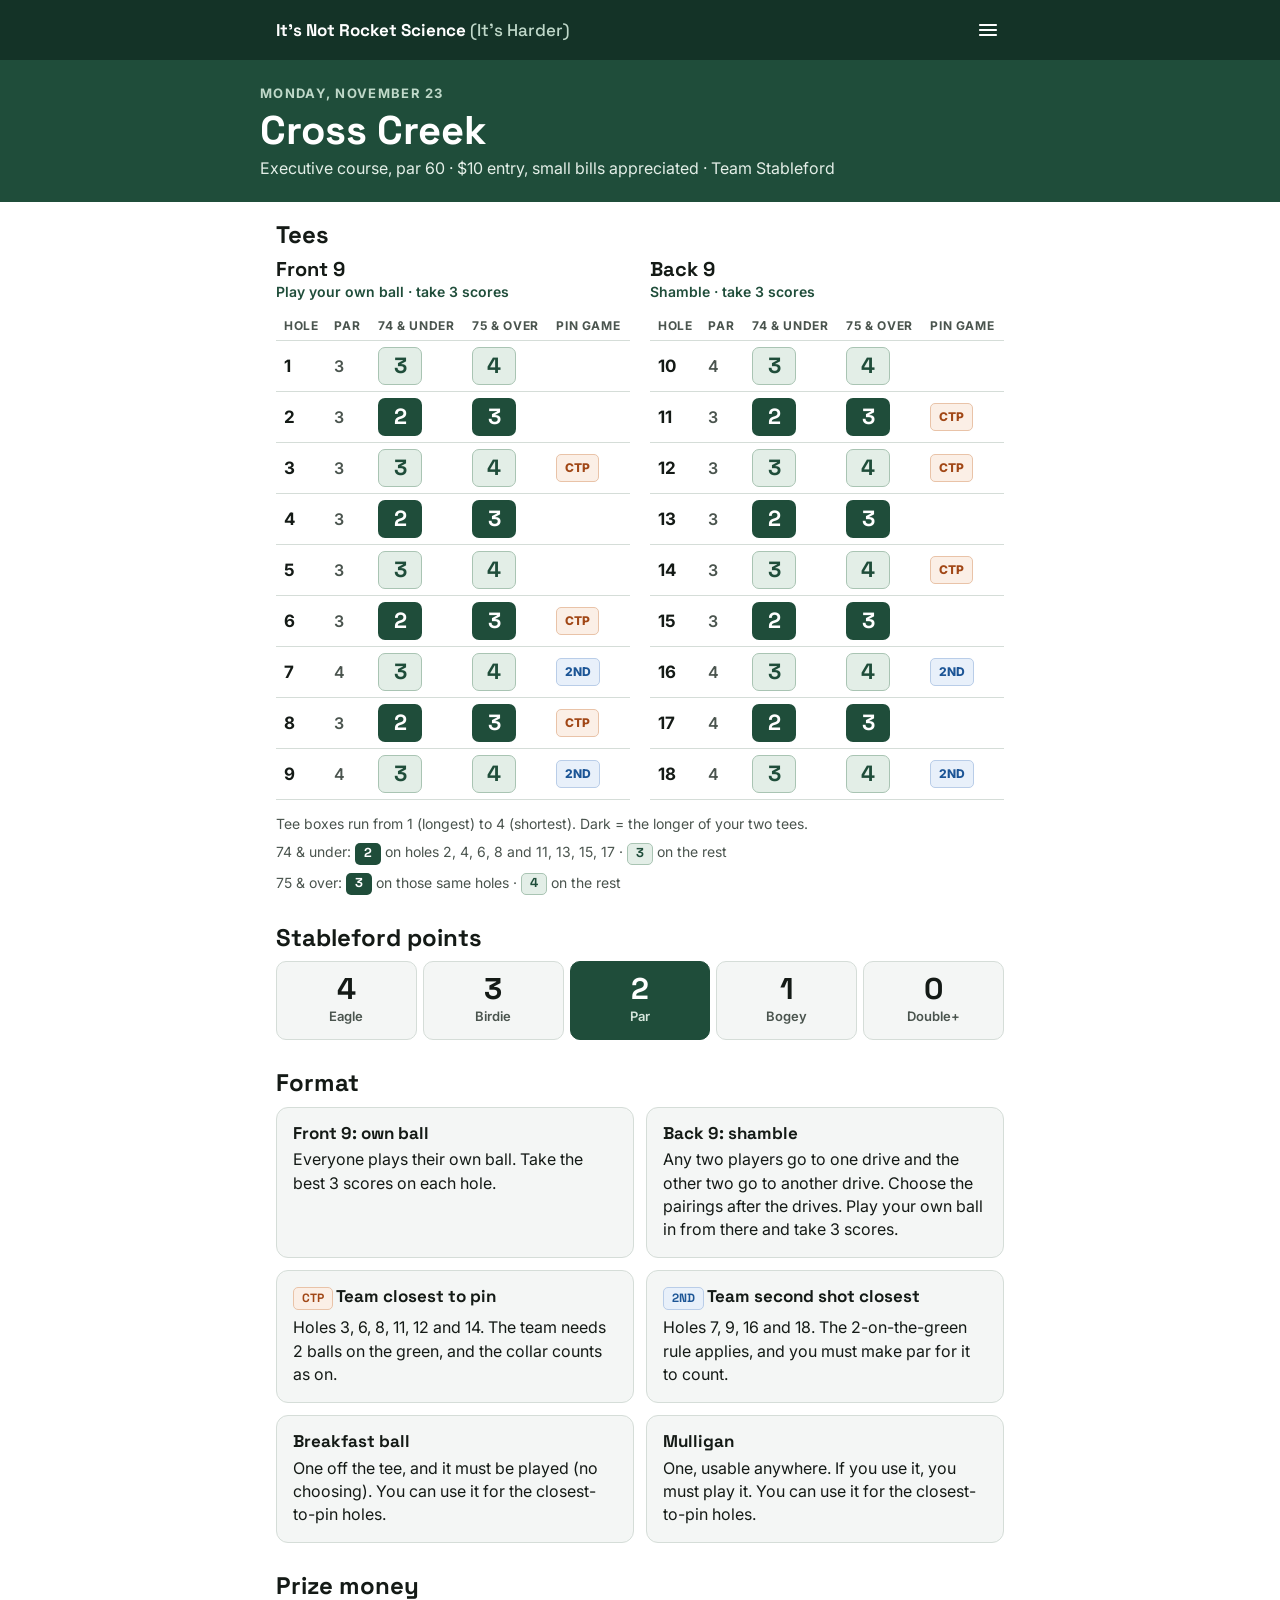
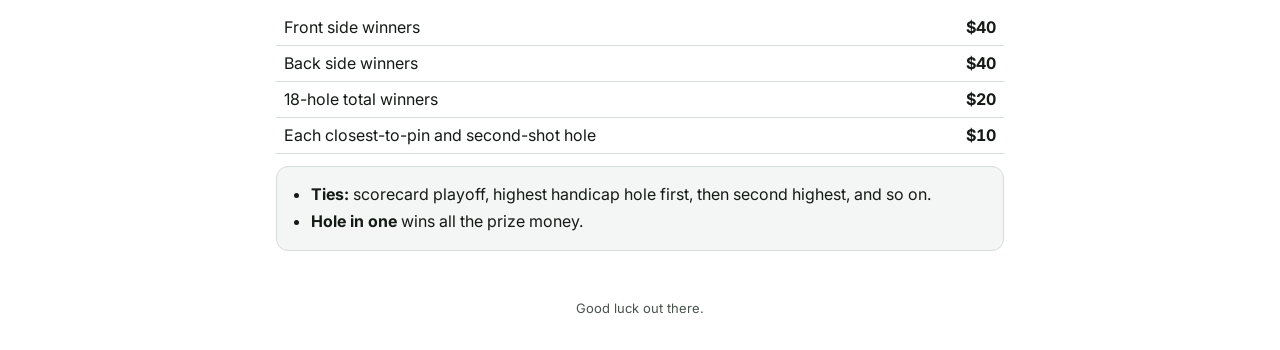
==== games/2026-11-23.html @ 52d83792 "initial menu" ====
<!doctype html>
<html lang="en">
<head>
<meta charset="utf-8">
<meta name="viewport" content="width=device-width, initial-scale=1">
<title>Monday, Nov 23 · It's Not Rocket Science (It's Harder)</title>
<link rel="preconnect" href="https://fonts.googleapis.com">
<link rel="preconnect" href="https://fonts.gstatic.com" crossorigin>
<link href="https://fonts.googleapis.com/css2?family=Inter:wght@400;500;600;700;800&family=Space+Grotesk:wght@500;700&display=swap" rel="stylesheet">
<link rel="stylesheet" href="../style.css">
</head>
<body>
<div class="hero"><div class="inner">
  <div class="eyebrow">Monday, November 23</div>
  <h1>Cross Creek</h1>
  <p>Executive course, par 60 · $10 entry, small bills appreciated · Team Stableford</p>
</div></div>

<main>
  <section aria-labelledby="tees-h">
    <h2 id="tees-h">Tees</h2>
    <div class="nines">
      <div>
        <h3>Front 9</h3>
        <p class="sub">Play your own ball · take 3 scores</p>
        <table><thead><tr><th scope="col">Hole</th><th scope="col">Par</th><th scope="col">74 &amp; under</th><th scope="col">75 &amp; over</th><th scope="col">Pin game</th></tr></thead>
          <tbody id="front"></tbody></table>
      </div>
      <div>
        <h3>Back 9</h3>
        <p class="sub">Shamble · take 3 scores</p>
        <table><thead><tr><th scope="col">Hole</th><th scope="col">Par</th><th scope="col">74 &amp; under</th><th scope="col">75 &amp; over</th><th scope="col">Pin game</th></tr></thead>
          <tbody id="back"></tbody></table>
      </div>
    </div>
    <div class="legend">
      <span>Tee boxes run from 1 (longest) to 4 (shortest). Dark = the longer of your two tees.</span>
      <span>74 &amp; under: <span class="tee long">2</span> on holes 2, 4, 6, 8 and 11, 13, 15, 17 · <span class="tee short">3</span> on the rest</span>
      <span>75 &amp; over: <span class="tee long">3</span> on those same holes · <span class="tee short">4</span> on the rest</span>
    </div>
  </section>

  <section aria-labelledby="pts-h">
    <h2 id="pts-h">Stableford points</h2>
    <div class="points">
      <div><b>4</b><span>Eagle</span></div>
      <div><b>3</b><span>Birdie</span></div>
      <div class="par"><b>2</b><span>Par</span></div>
      <div><b>1</b><span>Bogey</span></div>
      <div><b>0</b><span>Double+</span></div>
    </div>
  </section>

  <section aria-labelledby="fmt-h">
    <h2 id="fmt-h">Format</h2>
    <div class="grid2">
      <div class="card">
        <h3>Front 9: own ball</h3>
        <p>Everyone plays their own ball. Take the best 3 scores on each hole.</p>
      </div>
      <div class="card">
        <h3>Back 9: shamble</h3>
        <p>Any two players go to one drive and the other two go to another drive. Choose the pairings after the drives. Play your own ball in from there and take 3 scores.</p>
      </div>
      <div class="card">
        <h3><span class="tag ctp">CTP</span> Team closest to pin</h3>
        <p>Holes 3, 6, 8, 11, 12 and 14. The team needs 2 balls on the green, and the collar counts as on.</p>
      </div>
      <div class="card">
        <h3><span class="tag nd">2ND</span> Team second shot closest</h3>
        <p>Holes 7, 9, 16 and 18. The 2-on-the-green rule applies, and you must make par for it to count.</p>
      </div>
      <div class="card">
        <h3>Breakfast ball</h3>
        <p>One off the tee, and it must be played (no choosing). You can use it for the closest-to-pin holes.</p>
      </div>
      <div class="card">
        <h3>Mulligan</h3>
        <p>One, usable anywhere. If you use it, you must play it. You can use it for the closest-to-pin holes.</p>
      </div>
    </div>
  </section>

  <section aria-labelledby="money-h">
    <h2 id="money-h">Prize money</h2>
    <table class="money">
      <tbody>
        <tr><td>Front side winners</td><td>$40</td></tr>
        <tr><td>Back side winners</td><td>$40</td></tr>
        <tr><td>18-hole total winners</td><td>$20</td></tr>
        <tr><td>Each closest-to-pin and second-shot hole</td><td>$10</td></tr>
      </tbody>
    </table>
    <div class="card" style="margin-top:12px">
      <ul>
        <li><strong>Ties:</strong> scorecard playoff, highest handicap hole first, then second highest, and so on.</li>
        <li><strong>Hole in one</strong> wins all the prize money.</li>
      </ul>
    </div>
  </section>
</main>

<footer>Good luck out there.</footer>

<script src="../courses.js"></script>
<script src="../games.js"></script>
<script src="../site.js"></script>
<script>
  var PAR = window.COURSES["Cross Creek"].par;
  // Holes where each group plays its longer tee (lower number = longer).
  var LONG = [2,4,6,8,11,13,15,17];
  var GAME_TAGS = {3:"CTP",6:"CTP",8:"CTP",11:"CTP",12:"CTP",14:"CTP",7:"2ND",9:"2ND",16:"2ND",18:"2ND"};
  var UNDER = {long: 2, short: 3}, OVER = {long: 3, short: 4};
  function tee(t, isLong) {
    return '<span class="tee ' + (isLong ? "long" : "short") + '">' + (isLong ? t.long : t.short) + '</span>';
  }
  function rows(from, to) {
    var html = "";
    for (var h = from; h <= to; h++) {
      var isLong = LONG.indexOf(h) !== -1, g = GAME_TAGS[h];
      var tag = g ? '<span class="tag ' + (g === "CTP" ? "ctp" : "nd") + '">' + g + '</span>' : '';
      html += '<tr><td class="hole">' + h + '</td><td class="par">' + PAR[h - 1] + '</td><td>' + tee(UNDER, isLong) + '</td><td>' + tee(OVER, isLong) + '</td><td>' + tag + '</td></tr>';
    }
    return html;
  }
  document.getElementById("front").innerHTML = rows(1, 9);
  document.getElementById("back").innerHTML = rows(10, 18);
</script>
</body>
</html>
---- style.css ----
:root {
  --green: #1F4D3A; --green-dark: #143327; --pale: #E3EEE7; --pale-line: #A9C4B3;
  --ink: #141A16; --muted: #4A544E; --line: #D5DDD8; --soft: #F4F6F5;
  --ctp-bg: #FBEFE6; --ctp: #A14716; --ctp-line: #E9C3A8;
  --nd-bg: #E8F0FA; --nd: #1C5596; --nd-line: #B9CDE8;
  --alt: #1F4D3A; --sham: #6B4E16; --scr: #3E3A78;
}
* { box-sizing: border-box; }
body { margin: 0; font-family: Inter, system-ui, sans-serif; color: var(--ink); background: #fff; line-height: 1.45; }
h1, h2, h3 { font-family: "Space Grotesk", Inter, sans-serif; line-height: 1.1; margin: 0; }
a { color: var(--green); }

/* ---------- Site bar + archive menu ---------- */
.site-bar { position: sticky; top: 0; z-index: 20; background: var(--green-dark); color: #fff; }
.site-bar .inner { max-width: 760px; margin: 0 auto; padding: 6px 8px 6px 16px; display: flex; align-items: center; justify-content: space-between; gap: 12px; }
.site-title { font-family: "Space Grotesk", sans-serif; font-weight: 700; font-size: 17px; color: #fff; text-decoration: none; line-height: 1.2; }
.site-title span { color: #BFD8C9; font-weight: 500; }
.menu-btn { flex-shrink: 0; width: 48px; height: 48px; border: 0; border-radius: 10px; background: transparent; color: #fff; cursor: pointer; display: inline-flex; align-items: center; justify-content: center; }
.menu-btn:hover, .menu-btn[aria-expanded="true"] { background: rgba(255,255,255,.12); }
.menu-btn:focus-visible { outline: 3px solid #BFD8C9; outline-offset: 2px; }
.menu-panel { position: absolute; left: 0; right: 0; top: 100%; background: #fff; color: var(--ink); border-bottom: 1px solid var(--line); box-shadow: 0 12px 24px rgba(0,0,0,.12); }
.menu-panel[hidden] { display: none; }
.menu-panel .inner { max-width: 760px; margin: 0 auto; padding: 14px 16px 18px; }
.menu-panel h2 { font-size: 13px; font-family: Inter, sans-serif; font-weight: 700; letter-spacing: .08em; text-transform: uppercase; color: var(--muted); margin-bottom: 8px; }
.menu-panel ul { list-style: none; margin: 0; padding: 0; }
.menu-panel li + li { border-top: 1px solid var(--line); }
.menu-panel a { display: flex; justify-content: space-between; align-items: center; gap: 12px; padding: 12px 8px; text-decoration: none; color: var(--ink); border-radius: 8px; min-height: 48px; }
.menu-panel a:hover { background: var(--soft); }
.menu-panel a[aria-current="page"] { background: var(--pale); }
.menu-panel .g-date { font-weight: 700; display: block; }
.menu-panel .g-sub { font-size: 14px; color: var(--muted); }
.menu-panel .badge { font-size: 12px; font-weight: 800; color: #fff; background: var(--green); padding: 3px 8px; border-radius: 999px; flex-shrink: 0; }

/* ---------- Game hero ---------- */
.hero { background: var(--green); color: #fff; padding: 24px 20px 22px; }
.hero .inner { max-width: 760px; margin: 0 auto; }
.hero .eyebrow { font-size: 13px; font-weight: 700; letter-spacing: .1em; text-transform: uppercase; color: #BFD8C9; }
.hero h1 { font-size: 40px; margin: 6px 0 4px; }
.hero p { margin: 0; color: #E3EEE7; font-size: 16px; }

main { max-width: 760px; margin: 0 auto; padding: 20px 16px 48px; display: flex; flex-direction: column; gap: 30px; }
section > h2 { font-size: 24px; margin-bottom: 10px; }
section > p.lead { margin: -4px 0 14px; color: var(--muted); }
footer { text-align: center; font-size: 13px; color: var(--muted); padding: 0 16px 32px; }

/* ---------- Shared pieces ---------- */
table { width: 100%; border-collapse: collapse; }
th { text-align: left; font-size: 12px; text-transform: uppercase; letter-spacing: .05em; color: var(--muted); padding: 6px 8px; border-bottom: 1px solid var(--line); }
td { padding: 6px 8px; border-bottom: 1px solid var(--line); vertical-align: middle; }
td.hole { font-weight: 700; font-size: 17px; width: 50px; }

.card { background: var(--soft); border: 1px solid var(--line); border-radius: 12px; padding: 16px; }
.card h3 { font-size: 17px; margin-bottom: 6px; }
.card p, .card ul { margin: 0; }
.card ul { padding-left: 18px; }
.card li + li { margin-top: 4px; }
.grid2 { display: grid; grid-template-columns: repeat(auto-fit, minmax(260px, 1fr)); gap: 12px; }
.nines { display: grid; grid-template-columns: repeat(auto-fit, minmax(300px, 1fr)); gap: 20px; }
.nines h3 { font-size: 20px; }
.nines .sub { font-size: 14px; font-weight: 600; color: var(--green); margin: 2px 0 8px; }

.tag { display: inline-block; font-size: 12px; font-weight: 800; padding: 4px 8px; border-radius: 5px; border: 1px solid; }
.tag.ctp { background: var(--ctp-bg); color: var(--ctp); border-color: var(--ctp-line); }
.tag.nd { background: var(--nd-bg); color: var(--nd); border-color: var(--nd-line); }

.tee { display: inline-flex; align-items: center; justify-content: center; width: 44px; height: 38px; border-radius: 7px; font-family: "Space Grotesk", sans-serif; font-weight: 700; font-size: 22px; }
.tee.long { background: var(--green); color: #fff; }
.tee.short { background: var(--pale); color: var(--green); border: 1px solid var(--pale-line); }
.legend { display: flex; flex-direction: column; gap: 8px; font-size: 14px; color: var(--muted); margin-top: 14px; }
.legend .tee { width: 26px; height: 22px; font-size: 13px; border-radius: 5px; vertical-align: middle; }

.points { display: grid; grid-template-columns: repeat(5, minmax(0, 1fr)); gap: 6px; }
.points div { background: var(--soft); border: 1px solid var(--line); border-radius: 10px; padding: 12px 0; text-align: center; }
.points b { display: block; font-family: "Space Grotesk", sans-serif; font-size: 30px; line-height: 1; }
.points span { font-size: 13px; font-weight: 600; color: var(--muted); }
.points .par { background: var(--green); border-color: var(--green); color: #fff; }
.points .par span { color: #D6E6DC; }

.money td:last-child { text-align: right; font-weight: 700; font-variant-numeric: tabular-nums; }

/* ---------- Multi-format games ---------- */
.formats { display: grid; grid-template-columns: repeat(auto-fit, minmax(220px, 1fr)); gap: 12px; }
.fmt { border: 1px solid var(--line); border-radius: 12px; padding: 16px; border-top: 6px solid var(--c); display: flex; flex-direction: column; gap: 8px; }
.fmt .holes { font-size: 13px; font-weight: 700; letter-spacing: .06em; text-transform: uppercase; color: var(--c); }
.fmt h3 { font-size: 20px; }
.fmt p { margin: 0; font-size: 15px; }
.fmt .take { margin-top: auto; display: inline-flex; align-items: baseline; gap: 6px; font-size: 14px; color: var(--muted); }
.fmt .take b { font-family: "Space Grotesk", sans-serif; font-size: 28px; color: var(--c); }
.fpill { display: inline-block; font-size: 13px; font-weight: 700; padding: 3px 9px; border-radius: 999px; color: #fff; }
.fpill.alt { background: var(--alt); } .fpill.sham { background: var(--sham); } .fpill.scr { background: var(--scr); }

.pairs td { font-size: 16px; }
.pairs td:first-child { font-weight: 600; color: var(--muted); width: 45%; }
.pairs b { font-family: "Space Grotesk", sans-serif; }

.tee-badge { display: inline-flex; align-items: center; justify-content: center; min-width: 38px; height: 34px; padding: 0 6px; border-radius: 7px; font-family: "Space Grotesk", sans-serif; font-weight: 700; font-size: 20px; background: var(--green); color: #fff; }
.start, .moves { display: grid; grid-template-columns: 1fr 1fr; gap: 10px; }
.start { margin-bottom: 10px; }
.start div { border: 1px solid var(--line); border-radius: 12px; padding: 14px; display: flex; align-items: center; justify-content: space-between; gap: 10px; font-weight: 600; }
.moves div { border-radius: 12px; padding: 14px; }
.moves .back { background: var(--pale); border: 1px solid var(--pale-line); }
.moves .fwd { background: var(--ctp-bg); border: 1px solid var(--ctp-line); }
.moves b { display: block; font-size: 17px; margin-bottom: 2px; }
.moves span { font-size: 14px; color: var(--muted); }
td.par { font-weight: 600; color: var(--muted); width: 44px; }
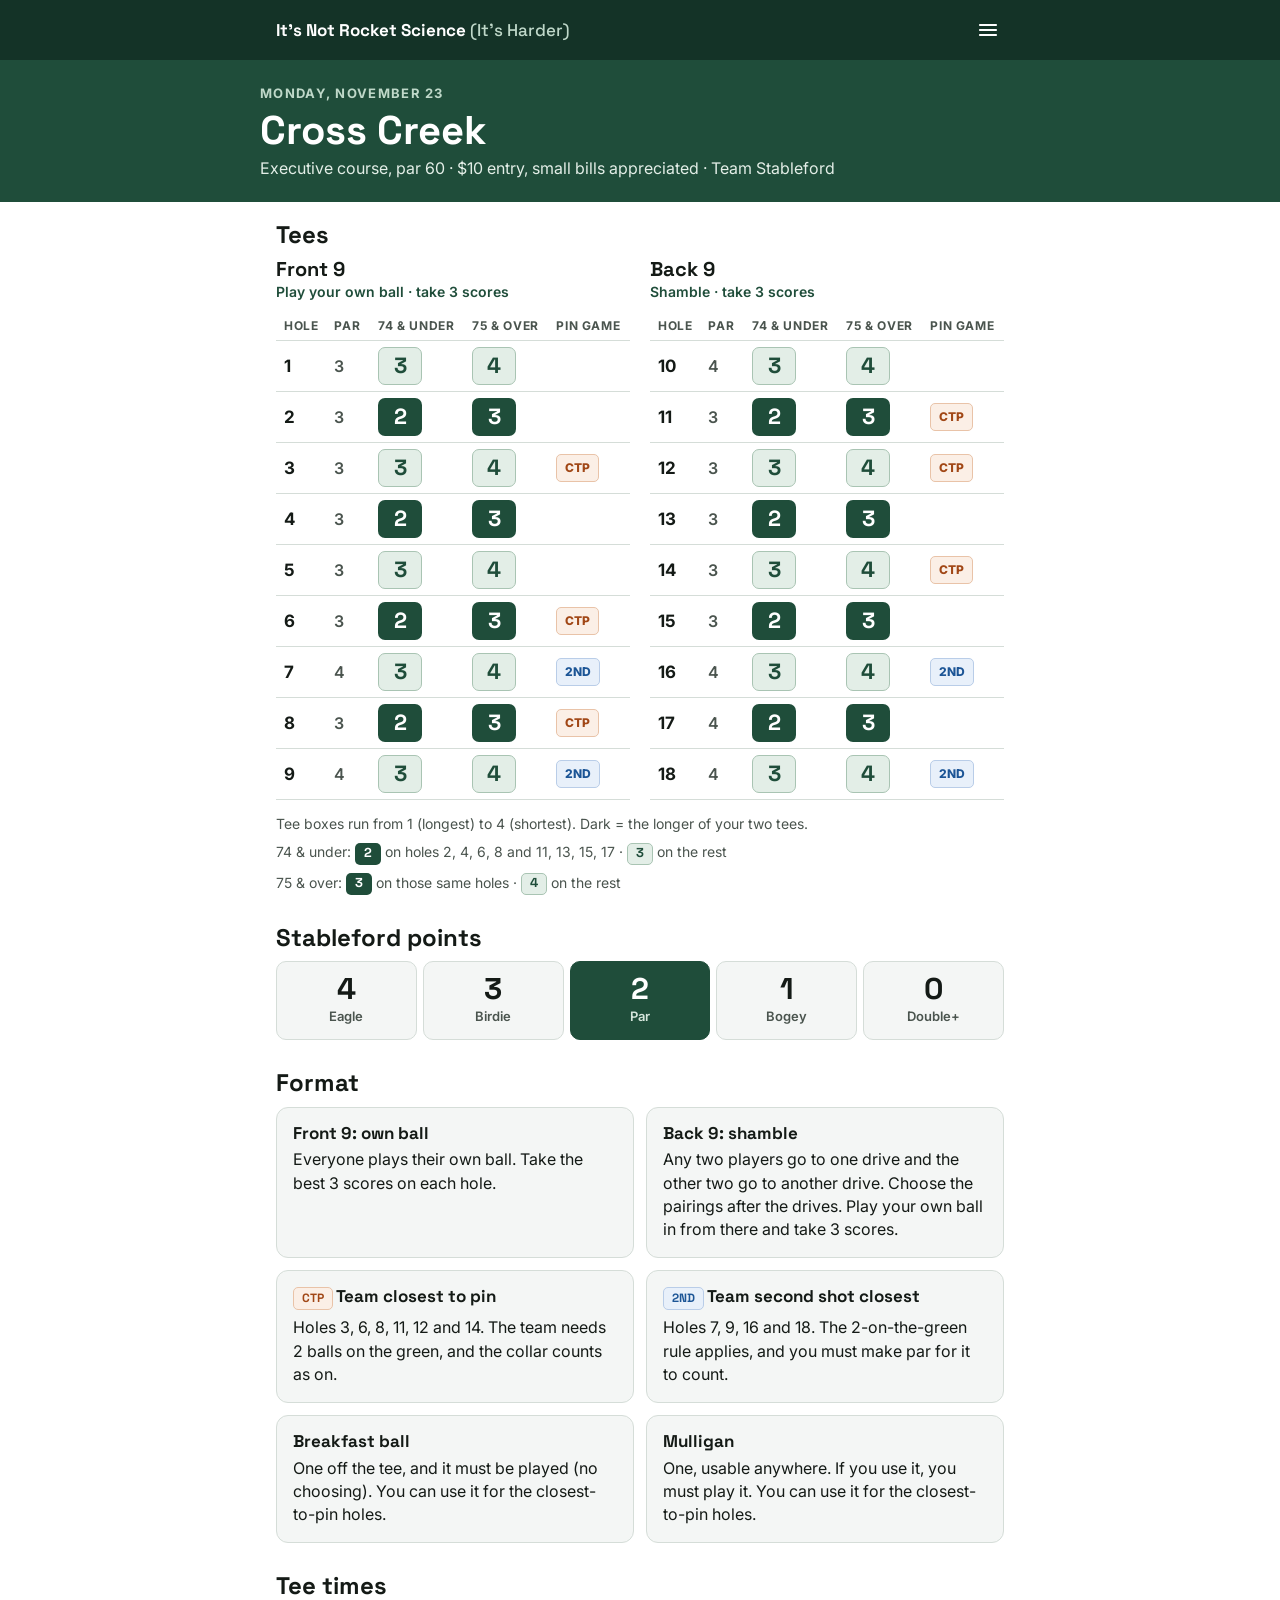
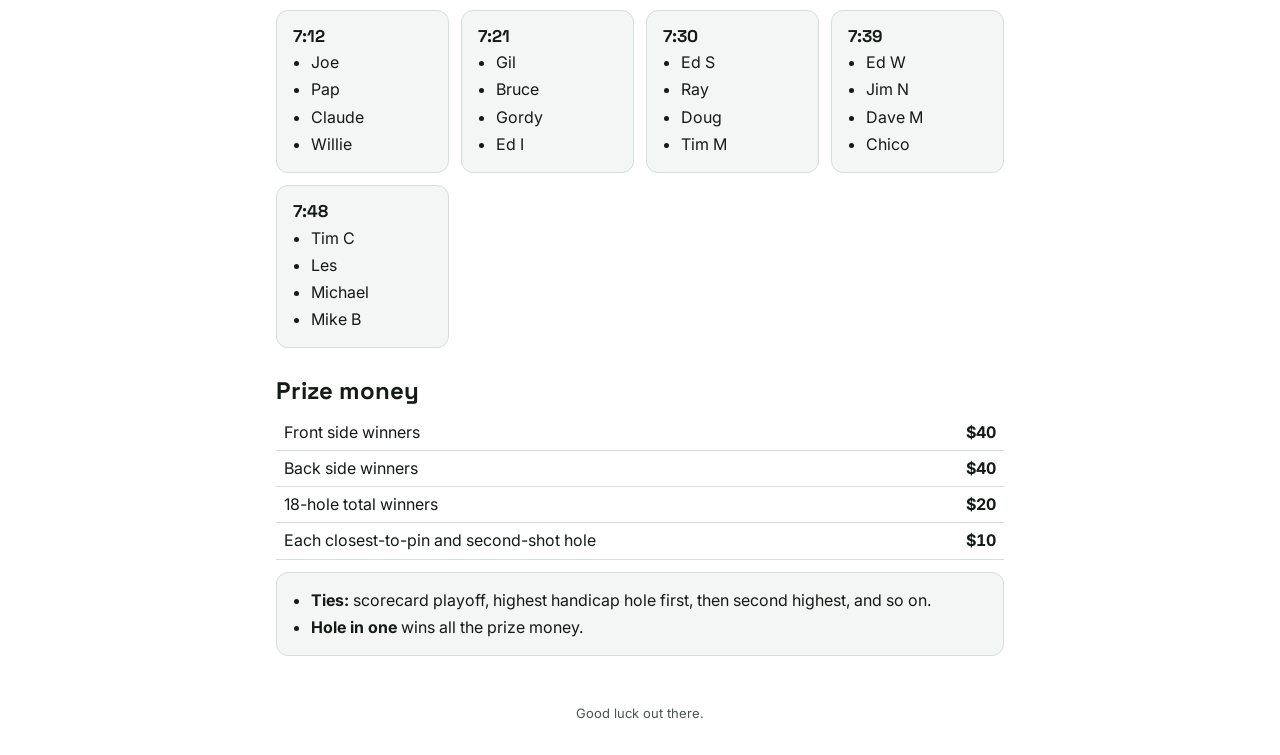
==== commit 076d1fc6: "Add tee times and groups to the Nov 23 and Nov 25 games Bring the two existing game pages in line wi" ====
--- a/games/2026-11-23.html
+++ b/games/2026-11-23.html
@@ -81,6 +81,17 @@
     </div>
   </section>
 
+  <section aria-labelledby="times-h">
+    <h2 id="times-h">Tee times</h2>
+    <div class="groups">
+      <div class="card"><h3>7:12</h3><ul><li>Joe</li><li>Pap</li><li>Claude</li><li>Willie</li></ul></div>
+      <div class="card"><h3>7:21</h3><ul><li>Gil</li><li>Bruce</li><li>Gordy</li><li>Ed I</li></ul></div>
+      <div class="card"><h3>7:30</h3><ul><li>Ed S</li><li>Ray</li><li>Doug</li><li>Tim M</li></ul></div>
+      <div class="card"><h3>7:39</h3><ul><li>Ed W</li><li>Jim N</li><li>Dave M</li><li>Chico</li></ul></div>
+      <div class="card"><h3>7:48</h3><ul><li>Tim C</li><li>Les</li><li>Michael</li><li>Mike B</li></ul></div>
+    </div>
+  </section>
+
   <section aria-labelledby="money-h">
     <h2 id="money-h">Prize money</h2>
     <table class="money">
--- a/style.css
+++ b/style.css
@@ -12,7 +12,7 @@
 
 /* ---------- Site bar + archive menu ---------- */
 .site-bar { position: sticky; top: 0; z-index: 20; background: var(--green-dark); color: #fff; }
-.site-bar .inner { max-width: 760px; margin: 0 auto; padding: 6px 8px 6px 16px; display: flex; align-items: center; justify-content: space-between; gap: 12px; }
+.site-bar > .inner { max-width: 760px; margin: 0 auto; padding: 6px 8px 6px 16px; display: flex; align-items: center; justify-content: space-between; gap: 12px; }
 .site-title { font-family: "Space Grotesk", sans-serif; font-weight: 700; font-size: 17px; color: #fff; text-decoration: none; line-height: 1.2; }
 .site-title span { color: #BFD8C9; font-weight: 500; }
 .menu-btn { flex-shrink: 0; width: 48px; height: 48px; border: 0; border-radius: 10px; background: transparent; color: #fff; cursor: pointer; display: inline-flex; align-items: center; justify-content: center; }
@@ -55,6 +55,7 @@
 .card ul { padding-left: 18px; }
 .card li + li { margin-top: 4px; }
 .grid2 { display: grid; grid-template-columns: repeat(auto-fit, minmax(260px, 1fr)); gap: 12px; }
+.groups { display: grid; grid-template-columns: repeat(auto-fit, minmax(160px, 1fr)); gap: 12px; }
 .nines { display: grid; grid-template-columns: repeat(auto-fit, minmax(300px, 1fr)); gap: 20px; }
 .nines h3 { font-size: 20px; }
 .nines .sub { font-size: 14px; font-weight: 600; color: var(--green); margin: 2px 0 8px; }
@@ -102,4 +103,13 @@
 .moves .fwd { background: var(--ctp-bg); border: 1px solid var(--ctp-line); }
 .moves b { display: block; font-size: 17px; margin-bottom: 2px; }
 .moves span { font-size: 14px; color: var(--muted); }
-td.par { font-weight: 600; color: var(--muted); width: 44px; }
+td.par, td.hcp { font-weight: 600; color: var(--muted); width: 44px; }
+
+/* ---------- Rained out ----------
+   Add class="rained-out" to <body> and put <p class="rainout-stamp" role="note">Rained out</p>
+   right after the hero. Keep the stamp outside <main>: the grayscale filter would trap a fixed child. */
+.rained-out .hero, .rained-out main { filter: grayscale(1); }
+.rainout-stamp { position: fixed; top: 50%; left: 50%; z-index: 15; transform: translate(-50%, -50%) rotate(-12deg); margin: 0; pointer-events: none;
+  padding: 6px 22px; border: 6px solid var(--nd); border-radius: 14px; background: rgba(255,255,255,.6); color: var(--nd);
+  font-family: "Space Grotesk", sans-serif; font-weight: 700; font-size: clamp(40px, 12vw, 72px); letter-spacing: .04em; text-transform: uppercase; white-space: nowrap;
+  box-shadow: 0 8px 30px rgba(0,0,0,.18); }
